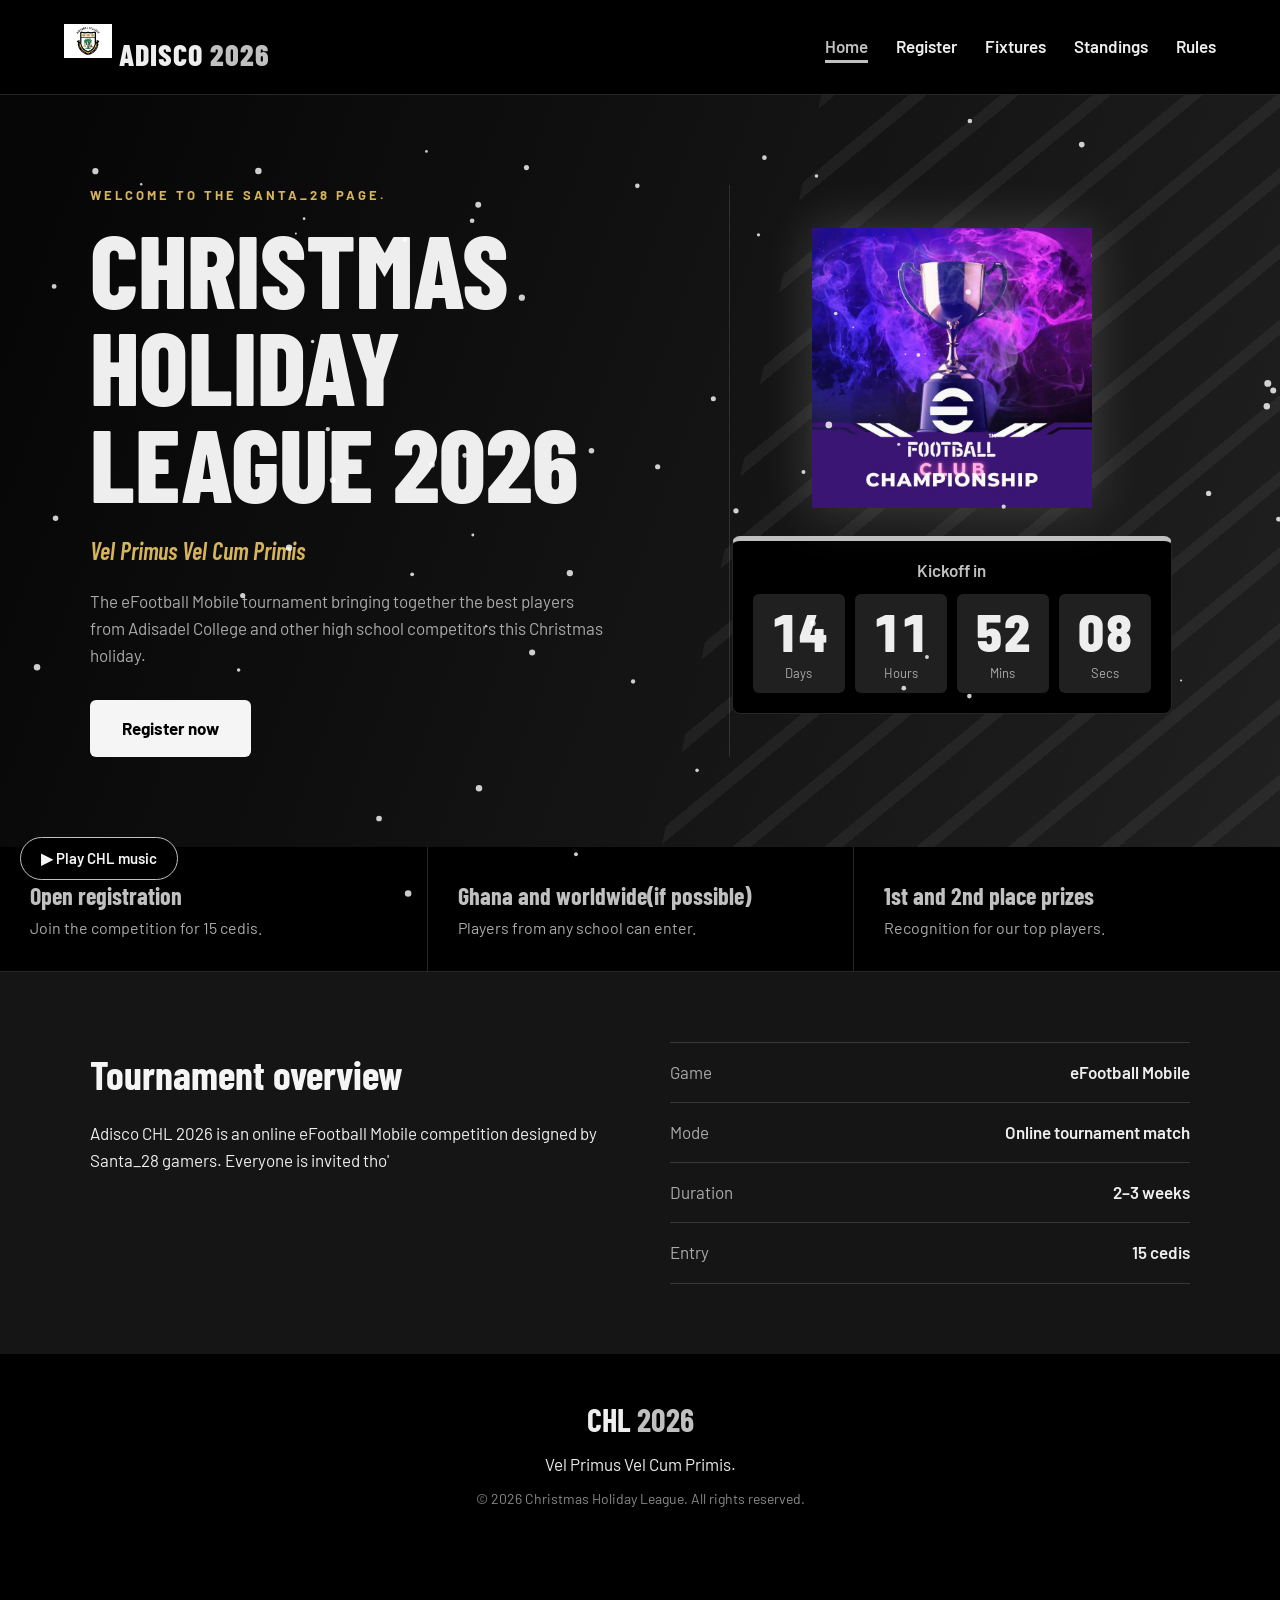
==== index.html @ f3e3ce25 "Add files via upload" ====
<!DOCTYPE html>
<html lang="en">
<head>
    <meta charset="UTF-8">
    <meta name="viewport" content="width=device-width, initial-scale=1.0">
    <title>Christmas Holiday League 2026</title>
    <link rel="preconnect" href="https://fonts.googleapis.com">
    <link rel="preconnect" href="https://fonts.gstatic.com" crossorigin>
    <link href="https://fonts.googleapis.com/css2?family=Barlow+Condensed:wght@600;700;800&family=Barlow:wght@400;500;600&display=swap" rel="stylesheet">
    <link rel="stylesheet" href="Untitled-1.css">
</head>
<body>

    <!-- FALLING SNOW (drawn by script.js) -->
    <canvas id="snow" aria-hidden="true"></canvas>

    <!-- HEADER -->
    <header class="header">
        <div class="logo">
                <img src="images.jpg"
         alt="Adisadel College crest"
         style="width: 48px; height: 50px; object-fit: contain;">
            ADISCO <span>2026</span></div>
        <nav>
            <ul>
                <li><a href="index.html" class="active">Home</a></li>
                <li><a href="register.html">Register</a></li>
                <li><a href="fixtures.html">Fixtures</a></li>
                <li><a href="standings.html">Standings</a></li>
                <li><a href="rules.html">Rules</a></li>
            </ul>
        </nav>
    </header>

    <main>

        <!-- HERO -->
        <section class="hero">
            <div class="hero-content">
                <p class="welcome">Welcome to the Santa_28 page.</p>
                <h1>Christmas Holiday League 2026</h1>
                <p class="motto">Vel Primus Vel Cum Primis</p>
                <p class="description">
                    The eFootball Mobile tournament bringing together the best players
                    from Adisadel College and other high school competitors this
                    Christmas holiday.
                </p>
                <a href="register.html" class="register-btn">Register now</a>
            </div>

            <div class="hero-side">
                <img class="hero-logo" src="Logo.jpg" alt="Adisadel CHL 2026 logo">

                <!-- SCOREBOARD COUNTDOWN (edit the date in script.js) -->
                <div class="scoreboard" id="scoreboard" aria-live="off">
                    <p class="sb-title">Kickoff in</p>
                    <div class="sb-clock">
                        <div><b id="cd-days">00</b><span>Days</span></div>
                        <div><b id="cd-hours">00</b><span>Hours</span></div>
                        <div><b id="cd-mins">00</b><span>Mins</span></div>
                        <div><b id="cd-secs">00</b><span>Secs</span></div>
                    </div>
                </div>
            </div>
        </section>

        <!-- HIGHLIGHTS -->
        <section class="strip" aria-label="Tournament highlights">
            <div>
                <h3>Open registration</h3>
                <p>Join the competition for 15 cedis.</p>
            </div>
            <div>
                <h3>Ghana and worldwide(if possible)</h3>
                <p>Players from any school can enter.</p>
            </div>
            <div>
                <h3>1st and 2nd place prizes</h3>
                <p>Recognition for our top players.</p>
            </div>
        </section>

        <!-- OVERVIEW -->
        <section class="overview">
            <div class="overview-text">
                <h2>Tournament overview</h2>
                <p>
                    Adisco CHL 2026 is an online eFootball Mobile competition designed by
                    Santa_28 gamers. Everyone is invited tho'
                </p>
            </div>

            <dl class="match-sheet">
                <div><dt>Game</dt><dd>eFootball Mobile</dd></div>
                <div><dt>Mode</dt><dd>Online tournament match</dd></div>
                <div><dt>Duration</dt><dd>2–3 weeks</dd></div>
                <div><dt>Entry</dt><dd>15 cedis</dd></div>
            </dl>
        </section>

    </main>

    <!-- MUSIC PLAYER (floats bottom-left) -->
    <button id="musicButton" class="music-btn" type="button">▶ Play CHL music</button>
    <audio id="chlSong" src="Mixed-audio.mp3"loop></audio>

    <!-- FOOTER -->
    <footer class="footer">
        <h2>CHL <span>2026</span></h2>
        <p>Vel Primus Vel Cum Primis.</p>
        <p class="copyright">© 2026 Christmas Holiday League. All rights reserved.</p>
    </footer>

    <script src="script.js"></script>
</body>
</html>
---- Untitled-1.css ----
/* ---------- VARIABLES ---------- */
:root {
    --black: #080808;
    --ink: #000000;
    --panel: #151515;
    --white: #f5f5f5;
    --silver: #c0c0c0;
    --gold: #d6b45a;
    --text: #eeeeee;
    --muted: #aaaaaa;
    --line: rgba(255, 255, 255, 0.15);

    --display: "Barlow Condensed", "Arial Narrow", sans-serif;
    --body: "Barlow", Arial, sans-serif;
}

/* ---------- GLOBAL RESET ---------- */
* {
    margin: 0;
    padding: 0;
    box-sizing: border-box;
}

body {
    background: var(--black);
    color: var(--text);
    font-family: var(--body);
    font-size: 17px;
    line-height: 1.6;
}

a:focus-visible,
button:focus-visible {
    outline: 3px solid var(--silver);
    outline-offset: 3px;
}

/* ---------- SNOW ---------- */
#snow {
    position: fixed;
    inset: 0;
    width: 100%;
    height: 100%;
    z-index: 5;
    pointer-events: none;
}

/* ---------- HEADER ---------- */
.header {
    position: sticky;
    top: 0;
    z-index: 10;
    display: flex;
    justify-content: space-between;
    align-items: center;
    padding: 16px 5%;
    background: var(--ink);
    border-bottom: 1px solid var(--line);
}

.logo {
    font-family: var(--display);
    font-weight: 800;
    font-size: 30px;
    letter-spacing: 1px;
}

.logo span,
.footer span {
    color: var(--silver);
}

nav ul {
    display: flex;
    list-style: none;
    gap: 28px;
}

nav a {
    color: var(--text);
    text-decoration: none;
    font-weight: 600;
    padding-bottom: 4px;
    border-bottom: 3px solid transparent;
    transition: color 0.2s, border-color 0.2s;
}

nav a:hover,
nav a.active {
    color: var(--silver);
    border-bottom-color: var(--silver);
}

/* ---------- HERO ---------- */
.hero {
    position: relative;
    overflow: hidden;
    display: grid;
    grid-template-columns: 1.2fr 1fr;
    gap: 50px;
    align-items: center;
    padding: 90px 7%;
    background: linear-gradient(110deg, #050505, #202020);
}

/* Zebra-inspired decorative stripes */
.hero::before {
    content: "";
    position: absolute;
    top: -40px;
    right: -60px;
    width: 48%;
    height: 130%;
    opacity: 0.55;
    transform: skewX(-12deg);
    background: repeating-linear-gradient(
        135deg,
        transparent 0px,
        transparent 25px,
        rgba(255, 255, 255, 0.09) 25px,
        rgba(255, 255, 255, 0.09) 38px,
        transparent 38px,
        transparent 65px
    );
}

.hero::after {
    content: "";
    position: absolute;
    right: 43%;
    top: 12%;
    bottom: 12%;
    width: 1px;
    background: rgba(255, 255, 255, 0.12);
}

.hero > * {
    position: relative;
    z-index: 1;
}

.welcome {
    color: var(--silver);
    font-weight: 600;
    margin-bottom: 14px;
}

.hero h1 {
    font-family: var(--display);
    font-weight: 800;
    font-size: clamp(52px, 8vw, 104px);
    line-height: 0.95;
    text-transform: uppercase;
    margin-bottom: 20px;
}

.motto {
    font-family: var(--display);
    font-weight: 600;
    font-size: 24px;
    font-style: italic;
    color: var(--gold);
    margin-bottom: 18px;
}

.description {
    max-width: 52ch;
    color: var(--muted);
    margin-bottom: 30px;
}

.register-btn {
    display: inline-block;
    background: var(--white);
    color: var(--ink);
    font-weight: 700;
    padding: 15px 32px;
    border-radius: 6px;
    text-decoration: none;
    transition: background 0.2s, transform 0.2s;
}

.register-btn:hover {
    background: var(--silver);
    transform: translateY(-3px);
}

/* ---------- HERO RIGHT SIDE ---------- */
.hero-side {
    display: flex;
    flex-direction: column;
    align-items: center;
    gap: 28px;
}

.hero-logo {
    width: 100%;
    max-width: 280px;
    height: auto;
    filter: drop-shadow(0 0 25px rgba(255, 255, 255, 0.18));
}

.scoreboard {
    width: 100%;
    max-width: 440px;
    background: var(--ink);
    border: 1px solid var(--line);
    border-top: 5px solid var(--silver);
    border-radius: 8px;
    padding: 16px 20px 20px;
    text-align: center;
}

.sb-title {
    font-weight: 600;
    color: var(--silver);
    margin-bottom: 10px;
}

.sb-clock {
    display: grid;
    grid-template-columns: repeat(4, 1fr);
    gap: 10px;
}

.sb-clock div {
    background: #202020;
    border-radius: 6px;
    padding: 10px 4px 8px;
}

.sb-clock b {
    display: block;
    font-family: var(--display);
    font-weight: 800;
    font-size: 54px;
    line-height: 1;
    font-variant-numeric: tabular-nums;
}

.sb-clock span {
    font-size: 13px;
    color: var(--muted);
}

/* Countdown completion */
.scoreboard.live .sb-clock {
    display: none;
}

.sb-live {
    font-family: var(--display);
    font-weight: 800;
    font-size: 44px;
    color: var(--white);
}

/* ---------- HIGHLIGHT STRIP ---------- */
.strip {
    display: grid;
    grid-template-columns: repeat(3, 1fr);
    background: var(--ink);
    border-bottom: 1px solid var(--line);
}

.strip > div {
    padding: 30px 7%;
    border-left: 1px solid var(--line);
}

.strip > div:first-child {
    border-left: none;
}

.strip h3 {
    font-family: var(--display);
    font-size: 24px;
    color: var(--silver);
}

.strip p {
    color: var(--muted);
    font-size: 16px;
}

/* ---------- OVERVIEW ---------- */
.overview {
    display: grid;
    grid-template-columns: 1fr 1fr;
    gap: 60px;
    align-items: start;
    padding: 70px 7%;
    background: var(--panel);
}

.overview h2 {
    font-family: var(--display);
    font-size: 40px;
    color: var(--white);
    margin-bottom: 14px;
}

.overview p {
    max-width: 55ch;
}

.match-sheet {
    border-top: 1px solid var(--line);
}

.match-sheet div {
    display: flex;
    justify-content: space-between;
    gap: 20px;
    padding: 16px 0;
    border-bottom: 1px solid var(--line);
}

.match-sheet dt {
    color: var(--muted);
}

.match-sheet dd {
    font-weight: 600;
    text-align: right;
}

/* ---------- MUSIC BUTTON ---------- */
.music-btn {
    position: fixed;
    left: 20px;
    bottom: 20px;
    z-index: 20;
    background: var(--ink);
    color: var(--white);
    border: 1px solid var(--silver);
    border-radius: 30px;
    padding: 11px 20px;
    font: 600 15px var(--body);
    cursor: pointer;
    transition: background 0.2s;
}

.music-btn:hover {
    background: #292929;
}

/* ---------- FOOTER ---------- */
.footer {
    background: var(--ink);
    text-align: center;
    padding: 40px 15px 90px;
}

.footer h2 {
    font-family: var(--display);
    font-size: 32px;
    margin-bottom: 6px;
}

.footer p {
    margin-bottom: 10px;
}

.copyright {
    color: #888888;
    font-size: 14px;
}

/* ---------- MOBILE ---------- */
@media (max-width: 800px) {
    .header {
        flex-direction: column;
        gap: 12px;
        position: static;
    }

    nav ul {
        flex-wrap: wrap;
        justify-content: center;
        gap: 18px;
    }

    .hero {
        grid-template-columns: 1fr;
        padding: 60px 6%;
        gap: 40px;
    }

    .hero::after {
        display: none;
    }

    .hero::before {
        width: 100%;
        opacity: 0.3;
    }

    .strip {
        grid-template-columns: 1fr;
    }

    .strip > div {
        border-left: none;
        border-top: 1px solid var(--line);
        padding: 22px 6%;
    }

    .strip > div:first-child {
        border-top: none;
    }

    .overview {
        grid-template-columns: 1fr;
        gap: 30px;
        padding: 50px 6%;
    }

    .sb-clock b {
        font-size: 42px;
    }
}

/* =================================
   CHL 2026 REGISTRATION PAGE
================================= */

/* REGISTRATION INTRODUCTION */

.registration {
    max-width: 850px;
    margin: 65px auto 35px;
    padding: 45px 35px;
    background: linear-gradient(145deg, #151515, #080808);
    border: 1px solid var(--line);
    border-radius: 12px;
    text-align: center;
    position: relative;
    overflow: hidden;
}

.registration::before {
    content: "";
    position: absolute;
    top: 0;
    left: 0;
    width: 100%;
    height: 4px;
    background: var(--silver);
}

.registration-heading {
    text-align: center;
    margin-bottom: 30px;
}

.registration-heading h1 {
    font-family: var(--display);
    font-size: 48px;
    color: var(--white);
    margin: 12px 0;
    text-transform: uppercase;
}

.registration-heading h2 {
    font-family: var(--display);
    font-size: 38px;
    color: var(--white);
    margin: 12px 0;
    text-transform: uppercase;
}

.registration-heading p {
    color: var(--muted);
    line-height: 1.7;
    max-width: 650px;
    margin: 10px auto;
}

.welcome {
    color: var(--gold);
    font-weight: 700;
    letter-spacing: 3px;
    font-size: 13px;
    text-transform: uppercase;
}


/* PAYMENT SECTION */

.payment-section {
    max-width: 750px;
    margin: 40px auto;
    padding: 40px 35px;
    background: var(--panel);
    border: 1px solid var(--line);
    border-radius: 12px;
    text-align: center;
}

.payment-section h2 {
    font-family: var(--display);
    font-size: 38px;
    color: var(--white);
    margin: 12px 0;
    text-transform: uppercase;
}

.payment-section h1 {
    font-family: var(--display);
    font-size: 52px;
    color: var(--gold);
    margin: 20px 0 5px;
}

.payment-section > p {
    color: var(--muted);
    line-height: 1.7;
}

.payment-method {
    text-align: left;
    padding: 22px;
    margin-top: 20px;
    background: var(--black);
    border: 1px solid var(--line);
    border-left: 4px solid var(--silver);
    border-radius: 8px;
    transition: border-color 0.3s ease;
}

.payment-method:hover {
    border-left-color: var(--gold);
}

.payment-method h3 {
    font-family: var(--display);
    font-size: 25px;
    color: var(--white);
    margin-bottom: 12px;
}

.payment-method p {
    color: var(--muted);
    margin: 8px 0;
    line-height: 1.6;
}

.payment-note {
    margin-top: 25px;
    font-size: 14px;
}


/* GOOGLE FORM SECTION */

.google-form-section {
    max-width: 850px;
    margin: 50px auto 70px;
    padding: 35px;
    background: var(--panel);
    border: 1px solid var(--line);
    border-radius: 12px;
}

.google-form-section iframe {
    display: block;
    width: 100%;
    min-height: 1100px;
    border: none;
    border-radius: 8px;
    background: white;
    margin-top: 25px;
}


/* MOBILE RESPONSIVENESS */

@media (max-width: 800px) {

    .registration {
        margin: 40px 18px 30px;
        padding: 35px 20px;
    }

    .registration-heading h1 {
        font-size: 38px;
    }

    .registration-heading h2 {
        font-size: 32px;
    }

    .payment-section {
        margin: 30px 18px;
        padding: 30px 20px;
    }

    .payment-section h1 {
        font-size: 44px;
    }

    .google-form-section {
        margin: 35px 18px;
        padding: 25px 15px;
    }

    .google-form-section iframe {
        min-height: 1200px;
    }
}

@media (max-width: 480px) {

    .registration-heading h1 {
        font-size: 32px;
    }

    .payment-section h2 {
        font-size: 32px;
    }

    .payment-method {
        padding: 17px;
    }

}
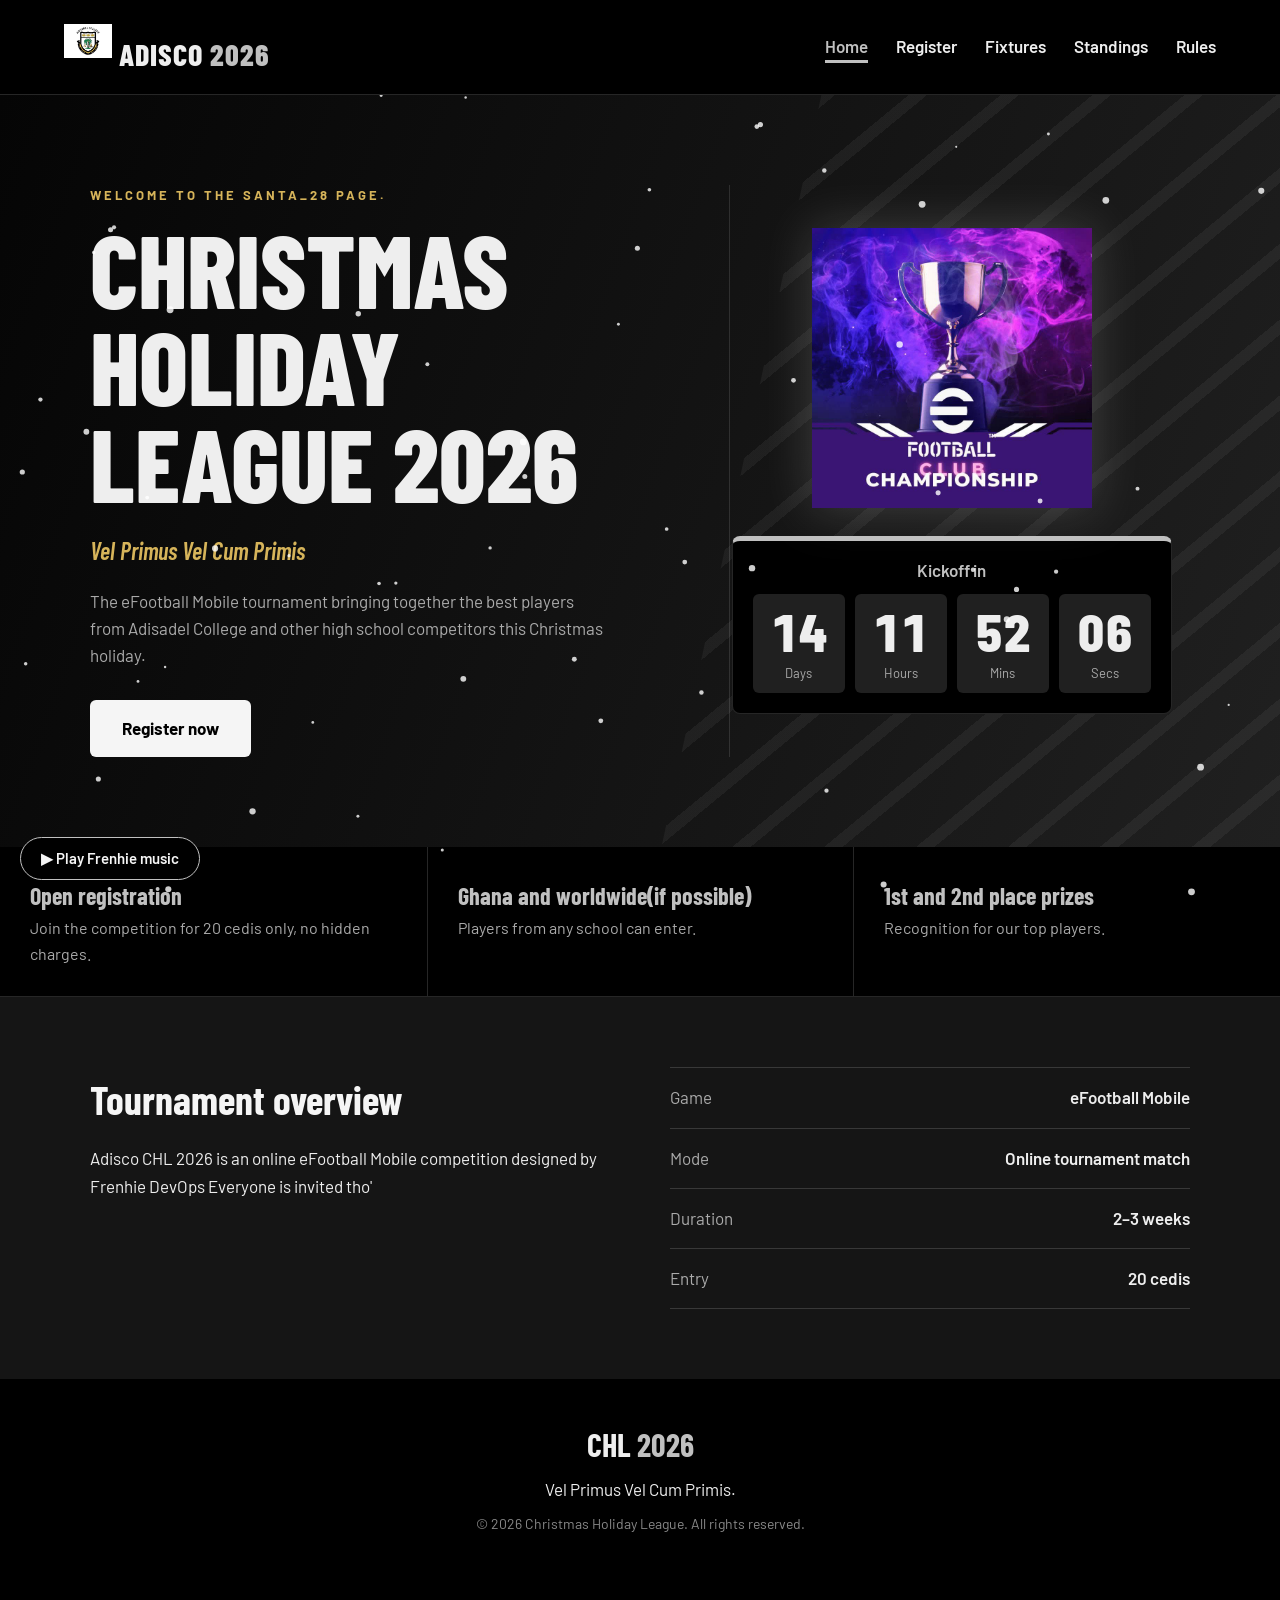
==== commit c71abd9b: "Add files via upload" ====
--- a/index.html
+++ b/index.html
@@ -68,7 +68,7 @@
         <section class="strip" aria-label="Tournament highlights">
             <div>
                 <h3>Open registration</h3>
-                <p>Join the competition for 15 cedis.</p>
+                <p>Join the competition for 20 cedis only, no hidden charges.</p>
             </div>
             <div>
                 <h3>Ghana and worldwide(if possible)</h3>
@@ -86,7 +86,7 @@
                 <h2>Tournament overview</h2>
                 <p>
                     Adisco CHL 2026 is an online eFootball Mobile competition designed by
-                    Santa_28 gamers. Everyone is invited tho'
+                    Frenhie DevOps  Everyone is invited tho'
                 </p>
             </div>
 
@@ -94,14 +94,14 @@
                 <div><dt>Game</dt><dd>eFootball Mobile</dd></div>
                 <div><dt>Mode</dt><dd>Online tournament match</dd></div>
                 <div><dt>Duration</dt><dd>2–3 weeks</dd></div>
-                <div><dt>Entry</dt><dd>15 cedis</dd></div>
+                <div><dt>Entry</dt><dd>20 cedis</dd></div>
             </dl>
         </section>
 
     </main>
 
     <!-- MUSIC PLAYER (floats bottom-left) -->
-    <button id="musicButton" class="music-btn" type="button">▶ Play CHL music</button>
+    <button id="musicButton" class="music-btn" type="button">▶ Play Frenhie music</button>
     <audio id="chlSong" src="Mixed-audio.mp3"loop></audio>
 
     <!-- FOOTER -->
